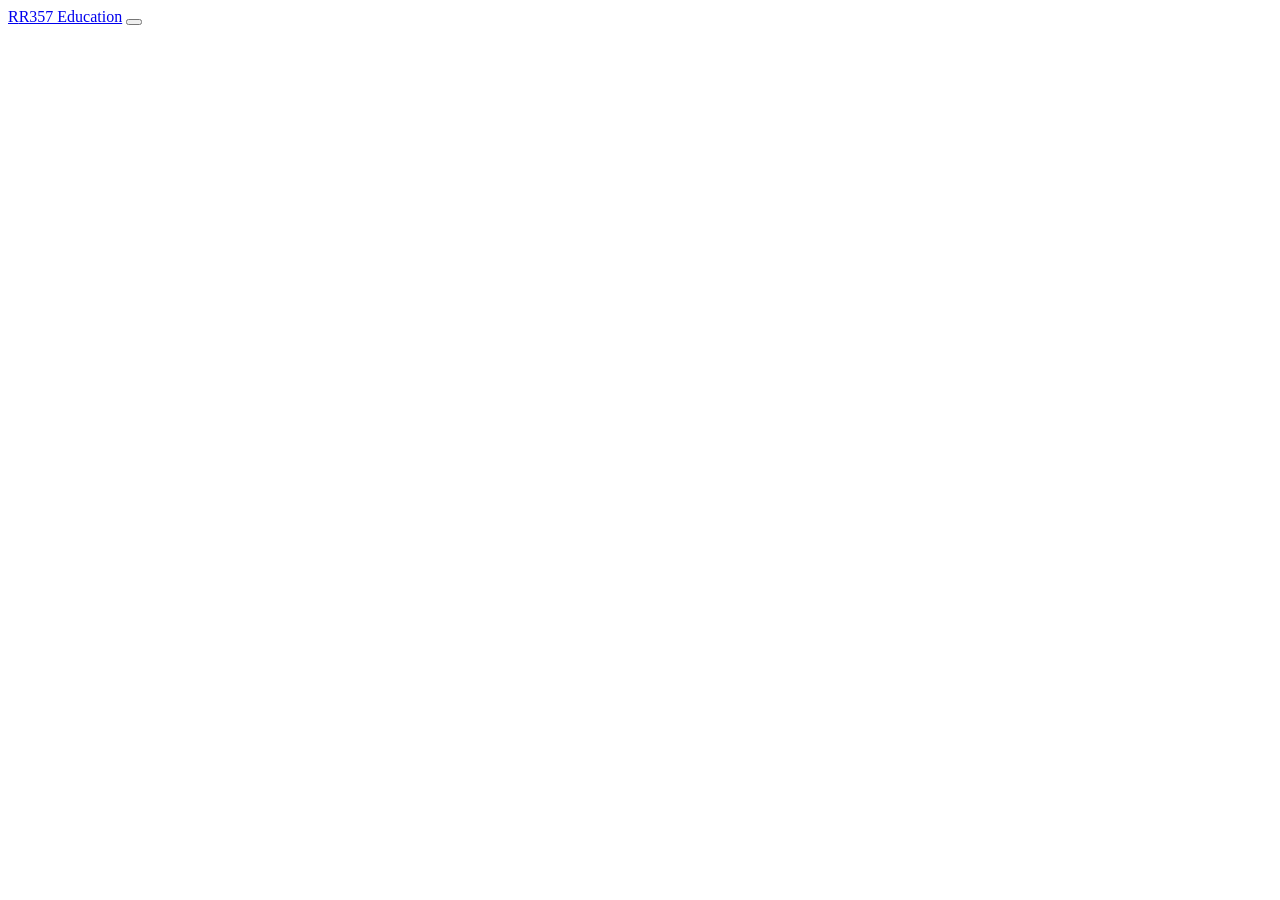
==== index.html @ 67b7bddb "Add R357 Education home page, course catalog and routing Co-Authored-By: Claude Sonnet 5 <noreply@an" ====
<!DOCTYPE html>
<html lang="en">
<head>
<meta charset="utf-8">
<meta name="viewport" content="width=device-width, initial-scale=1">
<title>R357 Education</title>
<meta name="description" content="R357 Education: courses that teach a subject from its sources, with clear lessons, interactive tools and the research behind the ideas.">
<link rel="stylesheet" href="/shared/theme.css">
<link rel="stylesheet" href="/shared/school.css">
<script src="/shared/theme.js"></script>
</head>
<body>
<header class="top">
  <div class="top-in">
    <a class="brand" href="/"><span class="mark">R</span><span class="bt">R357 Education</span></a>
    <button id="theme" class="icon-btn" type="button" aria-label="Toggle theme" style="margin-left:auto"></button>
  </div>
</header>
<main id="app"></main>
<footer id="site-footer" class="foot"></footer>

<script src="/shared/school.js"></script>
<script src="/courses/catalog.js"></script>
<script src="/shared/school-home.js"></script>
</body>
</html>
---- shared/school.css ----
/* Styles that only the R357 Education home page needs. Everything else comes from theme.css. */
.courses { margin: 8px 0 52px; }
.section-label { font: 700 13px var(--sans); letter-spacing: .1em; text-transform: uppercase; color: var(--muted); margin: 0 0 14px; }
/* cards stay a comfortable width even with a single course, so the page never looks empty or stretched */
.course-grid { display: grid; grid-template-columns: repeat(auto-fill, minmax(300px, 460px)); gap: 18px; justify-content: start; }
.course { display: flex; flex-direction: column; gap: 10px; background: var(--surface); border: 1px solid var(--line); border-radius: 16px; padding: 24px; text-decoration: none; color: var(--ink); box-shadow: var(--shadow); transition: transform .12s, border-color .12s; }
.course:hover { transform: translateY(-2px); border-color: var(--accent); }
.course-top { display: flex; align-items: center; gap: 12px; }
.course h3 { font: 700 30px/1.15 var(--serif); margin: 4px 0 0; letter-spacing: -.01em; }
.course p { margin: 0; color: var(--muted); font-size: 16px; line-height: 1.55; flex: 1; }
.course .progress { margin-top: 4px; }
.course .bar { flex: 1 1 auto; }
.course .progress span { white-space: nowrap; }
.course .go { font-weight: 700; color: var(--accent); }
.more { color: var(--muted); font-size: 15px; margin: 18px 0 0; }
@media (prefers-reduced-motion: reduce) { .course { transition: none; } }
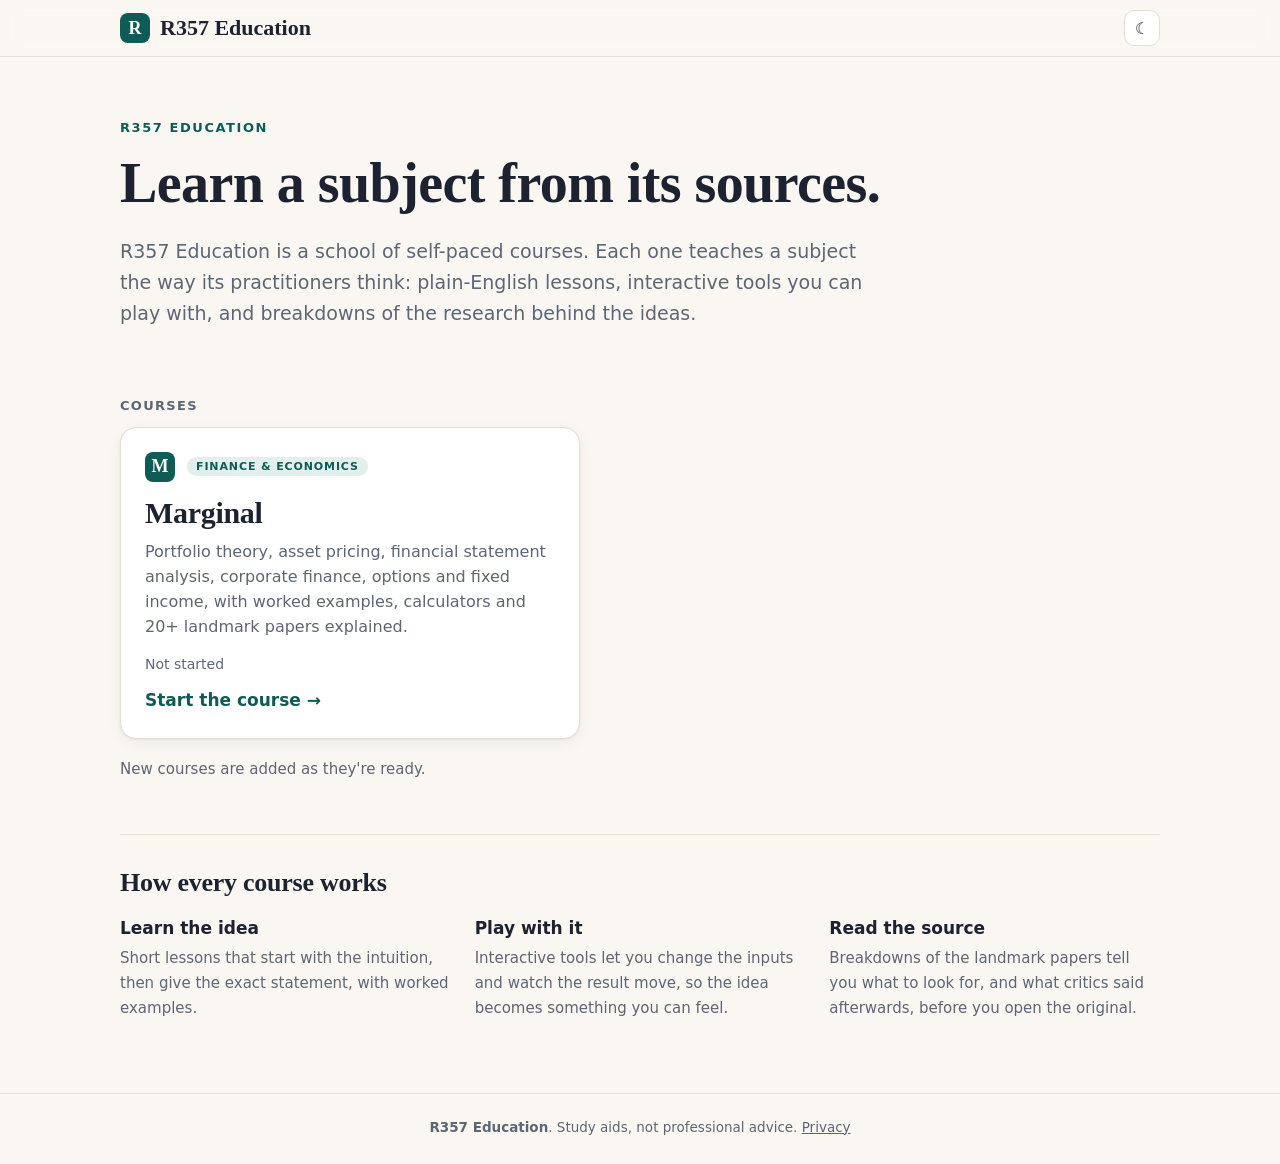
==== commit 4ab4172c: "Add learner accounts with Supabase (off until a sign-in method is enabled) - Supabase project r357-e" ====
--- a/index.html
+++ b/index.html
@@ -11,15 +11,19 @@
 </head>
 <body>
 <header class="top">
-  <div class="top-in">
+  <div class="top-in home-top">
     <a class="brand" href="/"><span class="mark">R</span><span class="bt">R357 Education</span></a>
-    <button id="theme" class="icon-btn" type="button" aria-label="Toggle theme" style="margin-left:auto"></button>
+    <button id="theme" class="icon-btn" type="button" aria-label="Toggle theme"></button>
   </div>
 </header>
 <main id="app"></main>
 <footer id="site-footer" class="foot"></footer>
 
 <script src="/shared/school.js"></script>
+<script src="/shared/config.js"></script>
+<script src="/shared/progress-sync.js"></script>
+<script src="/shared/auth.js"></script>
+<script src="/shared/account.js"></script>
 <script src="/courses/catalog.js"></script>
 <script src="/shared/school-home.js"></script>
 </body>
--- a/shared/theme.css
+++ b/shared/theme.css
@@ -0,0 +1,280 @@
+:root {
+  --bg: #faf7f2; --surface: #ffffff; --ink: #1c2230; --muted: #5d6675; --line: #e4ded3;
+  --accent: #0f5c56; --accent-ink: #ffffff; --accent-soft: #e2efec;
+  --c1: #0f5c56; --c2: #c2571f; --c3: #5b5fc7; --c4: #8b919c;
+  --good: #1f7a4d; --bad: #b3261e; --shadow: 0 1px 2px rgba(28,34,48,.06), 0 4px 14px rgba(28,34,48,.05);
+  --serif: "Iowan Old Style", "Palatino Linotype", Palatino, Georgia, serif;
+  --sans: system-ui, -apple-system, "Segoe UI", Roboto, sans-serif;
+  --r: 12px;
+}
+@media (prefers-color-scheme: dark) {
+  :root:not([data-theme="light"]) {
+    --bg: #12161c; --surface: #1a2029; --ink: #e9e6e0; --muted: #a0a9b6; --line: #2c343f;
+    --accent: #5fc4b9; --accent-ink: #0b1614; --accent-soft: #163330;
+    --c1: #5fc4b9; --c2: #f0925c; --c3: #a3a7f7; --c4: #8a93a0;
+    --good: #5fd08f; --bad: #ff8078; --shadow: none;
+  }
+}
+:root[data-theme="dark"] {
+  --bg: #12161c; --surface: #1a2029; --ink: #e9e6e0; --muted: #a0a9b6; --line: #2c343f;
+  --accent: #5fc4b9; --accent-ink: #0b1614; --accent-soft: #163330;
+  --c1: #5fc4b9; --c2: #f0925c; --c3: #a3a7f7; --c4: #8a93a0;
+  --good: #5fd08f; --bad: #ff8078; --shadow: none;
+}
+
+* { box-sizing: border-box; }
+html { scroll-behavior: smooth; }
+body { margin: 0; background: var(--bg); color: var(--ink); font: 17px/1.65 var(--sans); -webkit-font-smoothing: antialiased; }
+a { color: var(--accent); }
+h1, h2, h3 { font-family: var(--serif); line-height: 1.2; letter-spacing: -.01em; font-weight: 700; }
+main { max-width: 1080px; margin: 0 auto; padding: 32px 20px 72px; min-height: 70vh; }
+:focus-visible { outline: 3px solid var(--c2); outline-offset: 2px; border-radius: 6px; }
+
+/* header */
+.top { position: sticky; top: 0; z-index: 10; background: color-mix(in srgb, var(--bg) 88%, transparent); backdrop-filter: blur(8px); border-bottom: 1px solid var(--line); }
+.top-in { max-width: 1080px; margin: 0 auto; padding: 10px 20px; display: flex; align-items: center; gap: 12px; }
+.brand { font: 700 22px var(--serif); color: var(--ink); text-decoration: none; display: flex; align-items: center; gap: 10px; }
+/* school breadcrumb: "R357 Education / <course>" */
+.school { display: flex; align-items: baseline; gap: 6px; text-decoration: none; color: var(--muted); font: 600 14px var(--sans); }
+.school:hover { color: var(--accent); }
+.school-mark { font-weight: 800; letter-spacing: .04em; color: var(--ink); }
+.sep { color: var(--line); font: 300 26px/1 var(--sans); user-select: none; }
+.mark { display: inline-grid; place-items: center; width: 30px; height: 30px; border-radius: 8px; background: var(--accent); color: var(--accent-ink); font: 700 18px var(--serif); }
+.nav { display: flex; gap: 4px; margin-left: auto; }
+.nav a { color: var(--muted); text-decoration: none; padding: 6px 12px; border-radius: 8px; font-size: 15px; font-weight: 500; }
+.nav a:hover { color: var(--ink); background: var(--accent-soft); }
+.nav a.on { color: var(--accent); background: var(--accent-soft); }
+.icon-btn { border: 1px solid var(--line); background: var(--surface); color: var(--ink); width: 36px; height: 36px; border-radius: 10px; cursor: pointer; font-size: 16px; }
+.icon-btn:hover { border-color: var(--accent); }
+
+/* buttons */
+.btn { font: 600 15px var(--sans); border: 1px solid var(--line); background: var(--surface); color: var(--ink); padding: 8px 16px; border-radius: 10px; cursor: pointer; text-decoration: none; display: inline-block; }
+.btn:hover { border-color: var(--accent); }
+.btn.primary { background: var(--accent); color: var(--accent-ink); border-color: var(--accent); }
+.btn.big { padding: 12px 22px; font-size: 16px; }
+.btn.small { padding: 5px 12px; font-size: 14px; }
+
+/* hero */
+.hero { padding: 28px 0 36px; max-width: 800px; }
+.eyebrow { text-transform: uppercase; letter-spacing: .12em; font-size: 13px; font-weight: 700; color: var(--accent); margin: 0 0 12px; }
+.hero h1 { font-size: clamp(34px, 6vw, 56px); margin: 0 0 18px; }
+.lead { font-size: 19px; color: var(--muted); margin: 0 0 24px; max-width: 62ch; }
+.hero-cta { display: flex; gap: 12px; flex-wrap: wrap; margin-bottom: 26px; }
+.progress { display: flex; align-items: center; gap: 14px; font-size: 14px; color: var(--muted); }
+.bar { flex: 0 1 260px; height: 8px; background: var(--line); border-radius: 99px; overflow: hidden; }
+.bar i { display: block; height: 100%; background: var(--accent); border-radius: 99px; transition: width .4s; }
+
+/* tracks + cards */
+.module { margin: 20px 0 44px; }
+.module-head { margin-bottom: 16px; }
+.module-head h2 { margin: 0 0 4px; font-size: 26px; }
+.module-head p { margin: 0; color: var(--muted); }
+.grid { display: grid; grid-template-columns: repeat(auto-fill, minmax(290px, 1fr)); gap: 16px; }
+.card { display: flex; flex-direction: column; gap: 8px; background: var(--surface); border: 1px solid var(--line); border-radius: var(--r); padding: 18px; text-decoration: none; color: var(--ink); box-shadow: var(--shadow); transition: transform .12s, border-color .12s; }
+.card:hover { transform: translateY(-2px); border-color: var(--accent); }
+.card h3 { margin: 0; font-size: 19px; }
+.card p { margin: 0; color: var(--muted); font-size: 15px; line-height: 1.5; flex: 1; }
+.card-top { display: flex; justify-content: space-between; align-items: center; }
+.card-meta { display: flex; justify-content: space-between; font-size: 13px; color: var(--muted); border-top: 1px solid var(--line); padding-top: 10px; margin-top: 4px; gap: 10px; }
+.check { color: var(--good); font-size: 13px; font-weight: 700; }
+.badge { font: 700 11px var(--sans); letter-spacing: .08em; text-transform: uppercase; padding: 3px 9px; border-radius: 99px; background: var(--accent-soft); color: var(--accent); }
+.badge.paper { background: color-mix(in srgb, var(--c2) 16%, transparent); color: var(--c2); }
+.badge.guide { background: color-mix(in srgb, var(--c3) 16%, transparent); color: var(--c3); }
+
+.howto { border-top: 1px solid var(--line); padding-top: 32px; }
+.howto h2 { font-size: 26px; margin: 0 0 16px; }
+.three { display: grid; grid-template-columns: repeat(auto-fit, minmax(240px, 1fr)); gap: 24px; }
+.three p { color: var(--muted); margin: 4px 0 0; font-size: 15px; }
+
+/* library */
+.page-head h1 { font-size: 40px; margin: 8px 0 8px; }
+.toolbar { display: flex; gap: 14px; flex-wrap: wrap; align-items: center; margin: 12px 0 22px; }
+.chips { display: flex; gap: 8px; }
+.chip { font: 600 14px var(--sans); padding: 7px 16px; border-radius: 99px; border: 1px solid var(--line); background: var(--surface); color: var(--ink); cursor: pointer; }
+.chip.on { background: var(--accent); color: var(--accent-ink); border-color: var(--accent); }
+input[type=search] { flex: 1 1 240px; max-width: 420px; font: 16px var(--sans); padding: 9px 14px; border-radius: 10px; border: 1px solid var(--line); background: var(--surface); color: var(--ink); }
+.empty { color: var(--muted); }
+.gloss { margin: 0; max-width: 780px; }
+.gloss > div { padding: 14px 0; border-bottom: 1px solid var(--line); }
+.gloss dt { font: 700 18px var(--serif); }
+.gloss dd { margin: 2px 0 0; color: var(--muted); }
+.gloss dd a { font-size: 14px; white-space: nowrap; }
+
+/* lesson */
+.lesson { max-width: 760px; margin: 0 auto; }
+.crumb { font-size: 14px; text-decoration: none; color: var(--muted); }
+.crumb:hover { color: var(--accent); }
+.lh { display: flex; gap: 12px; align-items: center; margin: 18px 0 8px; }
+.lmeta { font-size: 14px; color: var(--muted); }
+.lesson h1 { font-size: clamp(30px, 5vw, 42px); margin: 0 0 12px; }
+.dek { font-size: 20px; color: var(--muted); margin: 0 0 28px; line-height: 1.5; }
+.prose h2 { font-size: 26px; margin: 38px 0 10px; }
+.prose p, .prose li { font-size: 17.5px; }
+.prose ul, .prose ol { padding-left: 24px; }
+.prose li { margin: 8px 0; }
+.formula { font: italic 20px/1.5 var(--serif); background: var(--surface); border: 1px solid var(--line); border-left: 4px solid var(--accent); border-radius: 8px; padding: 12px 18px; margin: 16px 0; overflow-x: auto; }
+/* formula cards: formula + plain English + symbols + worked example + memory hook */
+.fx { margin: 22px 0; border: 1px solid var(--line); border-radius: 12px; background: var(--surface); overflow: hidden; }
+.fx > .formula { margin: 0; border: 0; border-left: 5px solid var(--accent); border-radius: 0; background: var(--accent-soft); font-size: 22px; padding: 14px 20px; }
+.fx-body { padding: 14px 20px 16px; display: grid; gap: 12px; }
+.fx-body p { margin: 0; font-size: 16.5px; line-height: 1.55; }
+.lab { display: block; font: 700 11.5px var(--sans); letter-spacing: .09em; text-transform: uppercase; color: var(--muted); margin-bottom: 3px; }
+.syms { display: grid; grid-template-columns: max-content 1fr; gap: 5px 16px; margin: 0; font-size: 15.5px; }
+.syms dt { font: italic 700 17px var(--serif); color: var(--accent); }
+.syms dd { margin: 0; color: var(--muted); align-self: center; }
+.fx-body .ex { background: var(--bg); border-radius: 8px; padding: 10px 14px; }
+.fx-body .hook { border-left: 3px solid var(--c2); padding-left: 12px; font-weight: 600; }
+.steps { width: 100%; border-collapse: collapse; font-size: 15px; margin: 6px 0 2px; }
+.steps td { padding: 6px 8px; border-bottom: 1px solid var(--line); vertical-align: top; }
+.steps td:first-child { color: var(--muted); width: 46%; }
+.steps td:last-child { font-variant-numeric: tabular-nums; font-weight: 600; }
+.steps tr.tot td { border-bottom: 0; font-weight: 800; color: var(--accent); }
+details.math { margin-top: 12px; border: 1px dashed var(--line); border-radius: 10px; padding: 10px 16px; background: var(--bg); }
+details.math summary { cursor: pointer; font-weight: 700; color: var(--accent); }
+.fbar { display: flex; gap: 14px; flex-wrap: wrap; align-items: center; margin: 12px 0 22px; }
+.fgrid { display: grid; grid-template-columns: repeat(auto-fill, minmax(320px, 1fr)); gap: 16px; }
+.fcard { background: var(--surface); border: 1px solid var(--line); border-radius: var(--r); overflow: hidden; display: flex; flex-direction: column; }
+.fcard .formula { margin: 0; border: 0; border-left: 4px solid var(--accent); border-radius: 0; background: var(--accent-soft); font-size: 18px; padding: 10px 14px; }
+.fcard-b { padding: 10px 14px 12px; display: grid; gap: 6px; font-size: 15px; flex: 1; }
+.fcard-b h3 { margin: 0; font-size: 16px; }
+.fcard-b p { margin: 0; color: var(--muted); }
+.fcard-b a { font-size: 13.5px; }
+.fgroup { font: 700 13px var(--sans); letter-spacing: .08em; text-transform: uppercase; color: var(--accent); margin: 26px 0 10px; }
+.callout { background: var(--accent-soft); border-radius: var(--r); padding: 16px 20px; margin: 24px 0; font-size: 16.5px; }
+.callout ul { margin: 8px 0 0; padding-left: 22px; }
+.callout li { font-size: 16.5px; }
+.lookfor { background: color-mix(in srgb, var(--c2) 11%, var(--surface)); border: 1px solid color-mix(in srgb, var(--c2) 35%, transparent); }
+.defs dt { font-weight: 700; margin-top: 12px; }
+.defs dd { margin: 2px 0 0 0; color: var(--muted); }
+.disclaimer { font-size: 14px !important; color: var(--muted); margin-top: 28px; }
+.cite { background: var(--surface); border: 1px solid var(--line); border-radius: var(--r); padding: 16px 20px; margin-bottom: 8px; }
+.cite-j { color: var(--muted); font-size: 15px; }
+.cite-row { display: flex; gap: 14px; align-items: center; flex-wrap: wrap; margin-top: 12px; }
+.tag { font-size: 13px; font-weight: 600; padding: 3px 10px; border-radius: 99px; border: 1px solid var(--line); color: var(--muted); }
+
+.widget, .takeaways, .quiz, .related { margin-top: 44px; }
+.widget h2, .takeaways h2, .quiz h2, .related h2 { font-size: 26px; margin: 0 0 14px; }
+.widget { background: var(--surface); border: 1px solid var(--line); border-radius: 16px; padding: 22px; box-shadow: var(--shadow); margin-left: -40px; margin-right: -40px; }
+.takeaways ul { padding-left: 22px; }
+.takeaways li { margin: 8px 0; font-size: 17.5px; }
+@media (max-width: 860px) { .widget { margin-left: 0; margin-right: 0; } }
+
+/* widgets */
+.controls { display: grid; grid-template-columns: repeat(auto-fit, minmax(250px, 1fr)); gap: 12px 26px; margin-bottom: 14px; }
+.ctl { display: grid; grid-template-columns: 1fr auto; gap: 2px 10px; font-size: 14px; }
+.ctl-l { color: var(--muted); font-weight: 600; grid-row: 1; grid-column: 1; }
+.ctl output { font-variant-numeric: tabular-nums; font-weight: 700; grid-row: 1; grid-column: 2; }
+.ctl input { grid-row: 2; grid-column: 1 / -1; width: 100%; accent-color: var(--accent); }
+.wh { font-size: 20px; margin: 4px 0 12px; }
+.wh small { font: 400 13px var(--sans); color: var(--muted); }
+.chart { width: 100%; height: auto; display: block; }
+.chart .gridline { stroke: var(--line); stroke-width: 1; }
+.chart .axis, .chart .tickmark { stroke: var(--muted); stroke-width: 1; }
+.chart .zero { stroke: var(--muted); stroke-width: 1; opacity: .5; }
+.chart .tick { fill: var(--muted); font: 12px var(--sans); }
+.chart .axlabel { fill: var(--muted); font: 600 12px var(--sans); }
+.chart .ptlabel { fill: var(--ink); font: 600 12.5px var(--sans); paint-order: stroke; stroke: var(--surface); stroke-width: 4px; }
+.chartbox.two > div + div { margin-top: 22px; }
+.legend { display: flex; flex-wrap: wrap; gap: 6px 18px; font-size: 13.5px; color: var(--muted); margin: 6px 0 4px 58px; }
+.legend i { display: inline-block; width: 22px; height: 4px; border-radius: 2px; margin-right: 7px; vertical-align: middle; }
+.stats { display: grid; grid-template-columns: repeat(auto-fit, minmax(150px, 1fr)); gap: 10px; margin: 14px 0 8px; }
+.stat { background: var(--bg); border: 1px solid var(--line); border-radius: 10px; padding: 10px 14px; display: flex; flex-direction: column; gap: 2px; }
+.stat span { font-size: 12.5px; color: var(--muted); line-height: 1.3; }
+.stat b { font: 700 22px var(--serif); font-variant-numeric: tabular-nums; }
+.rg { font: 700 12px var(--sans); letter-spacing: .08em; text-transform: uppercase; color: var(--muted); margin: 14px 0 0; }
+.wnote { font-size: 15px; color: var(--muted); margin: 8px 0 0; }
+.btnrow { display: flex; gap: 10px; margin: 8px 0 12px; flex-wrap: wrap; }
+
+/* quiz */
+.q { background: var(--surface); border: 1px solid var(--line); border-radius: var(--r); padding: 18px 20px; margin-bottom: 14px; }
+.qtext { margin: 0 0 12px; }
+.opts { display: grid; gap: 8px; }
+.opt { text-align: left; font: 16px var(--sans); padding: 10px 14px; border-radius: 9px; border: 1px solid var(--line); background: var(--bg); color: var(--ink); cursor: pointer; }
+.opt:hover:not(:disabled) { border-color: var(--accent); }
+.opt:disabled { cursor: default; }
+.opt.right { border-color: var(--good); background: color-mix(in srgb, var(--good) 14%, var(--surface)); }
+.opt.wrong { border-color: var(--bad); background: color-mix(in srgb, var(--bad) 12%, var(--surface)); }
+.why { margin: 12px 0 0; font-size: 15.5px; color: var(--muted); }
+.result { background: var(--accent-soft); border-radius: var(--r); padding: 14px 18px; display: flex; gap: 14px; align-items: center; flex-wrap: wrap; }
+.best { font-size: 14px; color: var(--muted); margin: 0 0 10px; }
+.complete { margin: 32px 0 8px; }
+.pn { display: grid; grid-template-columns: 1fr 1fr; gap: 14px; margin-top: 48px; border-top: 1px solid var(--line); padding-top: 24px; }
+.pn a { text-decoration: none; color: var(--ink); display: flex; flex-direction: column; gap: 2px; padding: 12px 16px; border: 1px solid var(--line); border-radius: var(--r); background: var(--surface); }
+.pn a:hover { border-color: var(--accent); }
+.pn a.r { text-align: right; grid-column: 2; }
+.pn small { color: var(--muted); }
+.pn span { font: 700 16px var(--serif); }
+
+.foot { border-top: 1px solid var(--line); padding: 22px 20px; text-align: center; color: var(--muted); font-size: 13.5px; }
+.foot p { max-width: 640px; margin: 0 auto 4px; }
+.foot a { color: var(--muted); }
+.foot a:hover { color: var(--accent); }
+
+.icon-btn { flex: none; }
+@media (max-width: 600px) {
+  body { font-size: 16.5px; }
+  .nav a { padding: 6px 8px; }
+  .top-in { gap: 8px; padding: 8px 14px; }
+  .brand { font-size: 19px; }
+  .widget { padding: 16px; }
+  .legend { margin-left: 0; }
+  .pn { grid-template-columns: 1fr; }
+  .pn a.r { grid-column: 1; }
+}
+/* accounts: header button, avatar menu, sign-in dialog */
+.acct { position: relative; display: flex; align-items: center; }
+.signin-btn { display: inline-flex; align-items: center; gap: 7px; font: 600 14px var(--sans); color: var(--ink); background: var(--surface); border: 1px solid var(--line); border-radius: 10px; padding: 7px 13px; cursor: pointer; height: 36px; }
+.signin-btn:hover { border-color: var(--accent); color: var(--accent); }
+.avatar { width: 36px; height: 36px; border-radius: 50%; border: 2px solid var(--accent); background: var(--accent-soft); color: var(--accent); font: 700 15px var(--sans); cursor: pointer; }
+.avatar.err { border-color: var(--bad); }
+.avatar.ghost { display: inline-block; border-color: var(--line); background: var(--line); opacity: .6; animation: ghost 1.2s ease-in-out infinite; cursor: default; }
+@keyframes ghost { 50% { opacity: .25; } }
+@media (prefers-reduced-motion: reduce) { .avatar.ghost { animation: none; } }
+.acct-menu { position: absolute; right: 0; top: 44px; z-index: 30; min-width: 230px; max-width: 290px; background: var(--surface); border: 1px solid var(--line); border-radius: 12px; box-shadow: 0 8px 28px rgba(0,0,0,.18); padding: 6px; }
+.acct-menu[hidden] { display: none; }
+.acct-who { padding: 10px 12px 6px; display: grid; gap: 1px; font-size: 14px; overflow-wrap: anywhere; }
+.acct-who span { color: var(--muted); }
+.acct-label { font: 700 11px var(--sans); letter-spacing: .08em; text-transform: uppercase; }
+.acct-status { padding: 0 12px 8px; font-size: 13px; color: var(--muted); min-height: 1.4em; border-bottom: 1px solid var(--line); margin-bottom: 4px; }
+.acct-menu button { display: block; width: 100%; text-align: left; font: 500 15px var(--sans); background: none; border: 0; color: var(--ink); padding: 9px 12px; border-radius: 8px; cursor: pointer; }
+.acct-menu button:hover { background: var(--accent-soft); }
+.acct-menu button.danger { color: var(--bad); }
+.acct-dialog { border: 1px solid var(--line); border-radius: 18px; background: var(--surface); color: var(--ink); padding: 0; width: min(440px, calc(100vw - 32px)); box-shadow: 0 20px 60px rgba(0,0,0,.35); }
+.acct-dialog::backdrop { background: rgba(10,14,20,.55); }
+.acct-body { padding: 30px 28px 24px; }
+.acct-body h2 { font-size: 26px; margin: 0 0 8px; }
+.acct-lead { color: var(--muted); font-size: 16px; margin: 0 0 20px; line-height: 1.55; }
+.acct-x { position: absolute; right: 12px; top: 10px; width: 36px; height: 36px; border: 0; background: none; font-size: 26px; line-height: 1; color: var(--muted); cursor: pointer; border-radius: 8px; }
+.acct-x:hover { color: var(--ink); background: var(--accent-soft); }
+.acct-google { display: flex; align-items: center; justify-content: center; gap: 10px; width: 100%; }
+.acct-or { display: flex; align-items: center; gap: 12px; color: var(--muted); font-size: 13px; margin: 16px 0; }
+.acct-or::before, .acct-or::after { content: ""; flex: 1; height: 1px; background: var(--line); }
+.acct-form { display: grid; gap: 8px; }
+.acct-form label { font: 600 14px var(--sans); }
+.acct-form input { font: 17px var(--sans); padding: 11px 14px; border-radius: 10px; border: 1px solid var(--line); background: var(--bg); color: var(--ink); width: 100%; }
+.acct-form input:focus { outline: 3px solid var(--accent); outline-offset: 1px; border-color: var(--accent); }
+.acct-code { letter-spacing: .25em; font-family: ui-monospace, Consolas, monospace; text-align: center; font-size: 22px !important; }
+.acct-form .btn { width: 100%; margin-top: 6px; }
+.acct-error { color: var(--bad); font-size: 14.5px; margin: 12px 0 0; }
+.acct-error[hidden] { display: none; }
+.acct-fine { color: var(--muted); font-size: 13.5px; margin: 16px 0 0; }
+.linklike { background: none; border: 0; padding: 0; font: inherit; color: var(--accent); text-decoration: underline; cursor: pointer; }
+.btn.danger-btn { background: var(--bad); border-color: var(--bad); color: #fff; }
+
+@media (max-width: 520px) { .school-name { display: none; } .signin-text { display: none; } .signin-btn { padding: 0; width: 36px; justify-content: center; } }
+/* phones: two tidy rows: brand and account controls on top, the course navigation underneath */
+@media (max-width: 440px) {
+  .top-in { flex-wrap: wrap; gap: 4px 8px; padding: 8px 12px; }
+  .school-mark { font-size: 13px; }
+  .mark { width: 28px; height: 28px; font-size: 16px; }
+  .brand { font-size: 19px; }
+  .acct, .icon-btn { margin-left: auto; }
+  .acct + .icon-btn { margin-left: 0; }
+  .icon-btn { width: 34px; height: 34px; }
+  .nav { order: 3; width: 100%; margin-left: 0; justify-content: space-between; gap: 0; border-top: 1px solid var(--line); padding-top: 4px; }
+  .nav a { padding: 6px 8px; font-size: 14px; }
+  .acct-body { padding: 26px 20px 20px; }
+  .fx > .formula { font-size: 18px; padding: 12px 14px; } .fx-body { padding: 12px 14px 14px; }
+}
+@media (prefers-reduced-motion: reduce) { html { scroll-behavior: auto; } .card, .bar i { transition: none; } }
+
--- a/shared/school.css
+++ b/shared/school.css
@@ -13,4 +13,8 @@
 .course .progress span { white-space: nowrap; }
 .course .go { font-weight: 700; color: var(--accent); }
 .more { color: var(--muted); font-size: 15px; margin: 18px 0 0; }
+.more p { margin: 0; }
+/* home page header has no nav, so push the account and theme controls to the right */
+.home-top .acct, .home-top > .icon-btn { margin-left: auto; }
+.home-top .acct + .icon-btn { margin-left: 0; }
 @media (prefers-reduced-motion: reduce) { .course { transition: none; } }
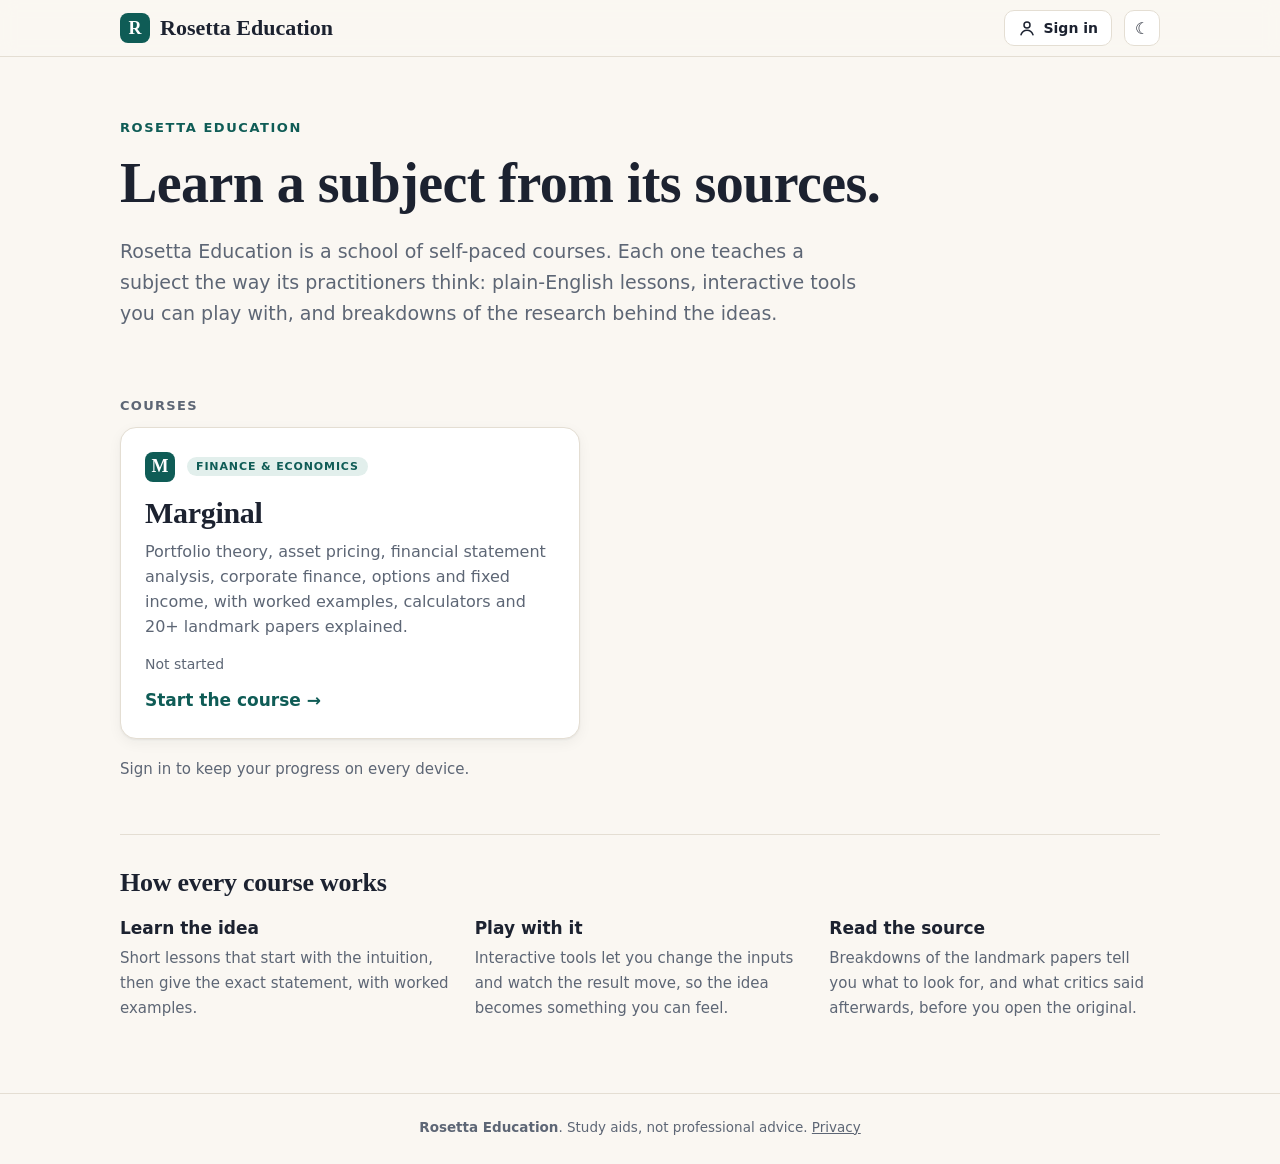
==== commit 5ab9e5c1: "Rename R357 Education to Rosetta Education Site name, Rosetta namespace and storage keys (saved them" ====
--- a/index.html
+++ b/index.html
@@ -3,8 +3,8 @@
 <head>
 <meta charset="utf-8">
 <meta name="viewport" content="width=device-width, initial-scale=1">
-<title>R357 Education</title>
-<meta name="description" content="R357 Education: courses that teach a subject from its sources, with clear lessons, interactive tools and the research behind the ideas.">
+<title>Rosetta Education</title>
+<meta name="description" content="Rosetta Education: courses that teach a subject from its sources, with clear lessons, interactive tools and the research behind the ideas.">
 <link rel="stylesheet" href="/shared/theme.css">
 <link rel="stylesheet" href="/shared/school.css">
 <script src="/shared/theme.js"></script>
@@ -12,7 +12,7 @@
 <body>
 <header class="top">
   <div class="top-in home-top">
-    <a class="brand" href="/"><span class="mark">R</span><span class="bt">R357 Education</span></a>
+    <a class="brand" href="/"><span class="mark">R</span><span class="bt">Rosetta Education</span></a>
     <button id="theme" class="icon-btn" type="button" aria-label="Toggle theme"></button>
   </div>
 </header>
--- a/shared/theme.css
+++ b/shared/theme.css
@@ -34,7 +34,7 @@
 .top { position: sticky; top: 0; z-index: 10; background: color-mix(in srgb, var(--bg) 88%, transparent); backdrop-filter: blur(8px); border-bottom: 1px solid var(--line); }
 .top-in { max-width: 1080px; margin: 0 auto; padding: 10px 20px; display: flex; align-items: center; gap: 12px; }
 .brand { font: 700 22px var(--serif); color: var(--ink); text-decoration: none; display: flex; align-items: center; gap: 10px; }
-/* school breadcrumb: "R357 Education / <course>" */
+/* school breadcrumb: "Rosetta Education / <course>" */
 .school { display: flex; align-items: baseline; gap: 6px; text-decoration: none; color: var(--muted); font: 600 14px var(--sans); }
 .school:hover { color: var(--accent); }
 .school-mark { font-weight: 800; letter-spacing: .04em; color: var(--ink); }
--- a/shared/school.css
+++ b/shared/school.css
@@ -1,4 +1,4 @@
-/* Styles that only the R357 Education home page needs. Everything else comes from theme.css. */
+/* Styles that only the Rosetta Education home page needs. Everything else comes from theme.css. */
 .courses { margin: 8px 0 52px; }
 .section-label { font: 700 13px var(--sans); letter-spacing: .1em; text-transform: uppercase; color: var(--muted); margin: 0 0 14px; }
 /* cards stay a comfortable width even with a single course, so the page never looks empty or stretched */
